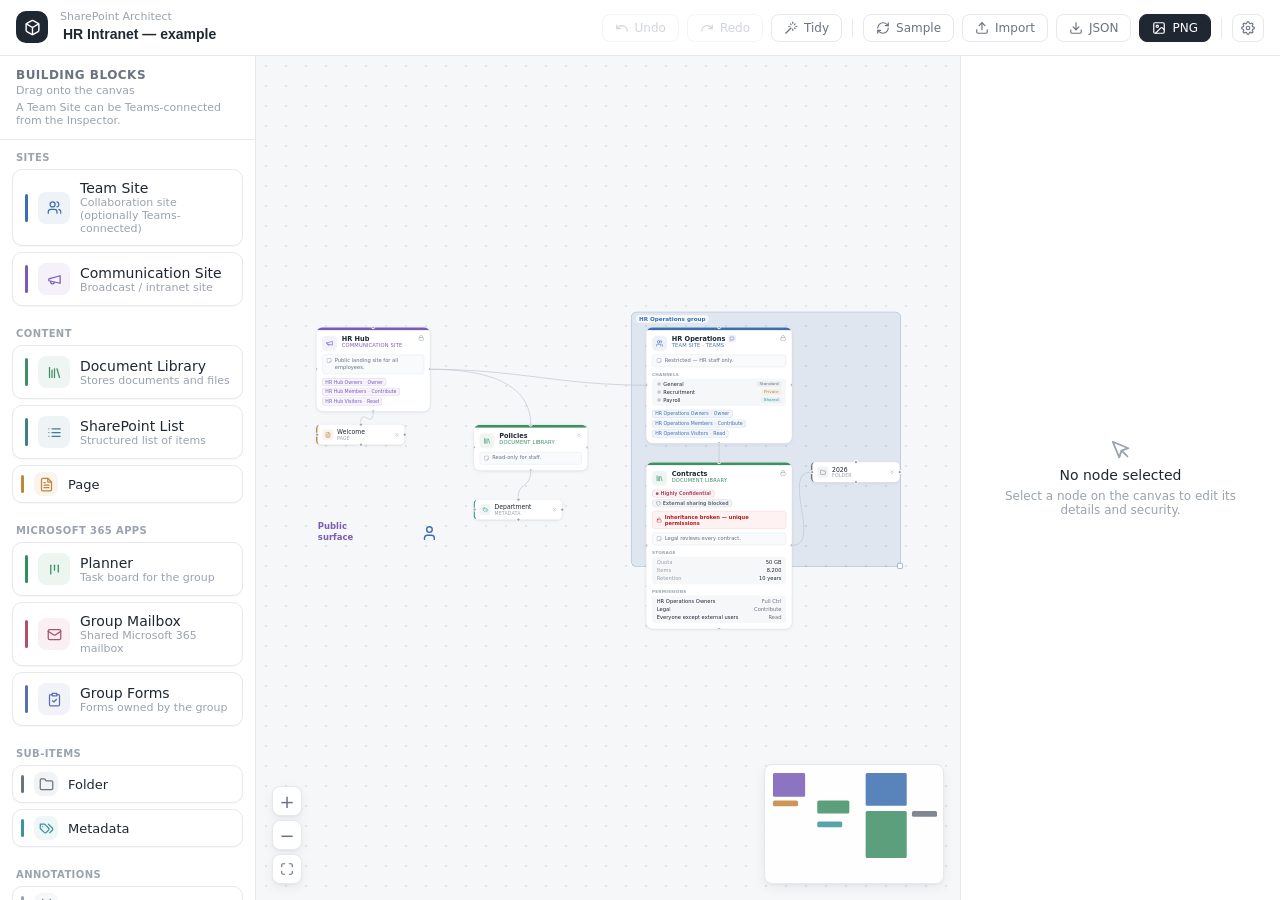
==== index.html @ 11e59ed0 "Add files via upload" ====
<!DOCTYPE html>
<html lang="en">
  <head>
    <meta charset="UTF-8" />
    <meta name="viewport" content="width=device-width, initial-scale=1.0" />
    <title>SharePoint Architect</title>
    <link rel="stylesheet" href="styles.css" />
  </head>
  <body>
    <div id="app">
      <!-- Topbar -->
      <header id="topbar">
        <div class="brand">
          <div class="brand-mark" data-icon="box"></div>
          <div class="brand-text">
            <span class="brand-sub">SharePoint Architect</span>
            <input id="doc-name" class="doc-name" value="Untitled architecture" />
          </div>
        </div>
        <div class="toolbar">
          <button class="tool" data-action="undo" title="Undo (Ctrl+Z)"><span data-icon="undo"></span>Undo</button>
          <button class="tool" data-action="redo" title="Redo (Ctrl+Shift+Z)"><span data-icon="redo"></span>Redo</button>
          <button class="tool" data-action="tidy" title="Tidy layout"><span data-icon="wand"></span>Tidy</button>
          <span class="sep"></span>
          <button class="tool" data-action="sample" title="Load sample"><span data-icon="refresh"></span>Sample</button>
          <button class="tool" data-action="import"><span data-icon="upload"></span>Import</button>
          <button class="tool" data-action="export-json"><span data-icon="download"></span>JSON</button>
          <button class="tool primary" data-action="export-png"><span data-icon="image"></span>PNG</button>
          <span class="sep"></span>
          <button class="tool icon-only" data-action="settings" title="Settings"><span data-icon="settings"></span></button>
          <input id="file-input" type="file" accept="application/json" hidden />
        </div>
      </header>

      <div id="main">
        <!-- Sidebar palette -->
        <aside id="sidebar">
          <div class="panel-head">
            <h2>Building blocks</h2>
            <p>Drag onto the canvas</p>
            <p class="hint">A Team Site can be Teams-connected from the Inspector.</p>
          </div>
          <div id="palette"></div>
        </aside>

        <!-- Canvas -->
        <main id="canvas">
          <div id="viewport">
            <div id="frames"></div>
            <svg id="edges" xmlns="http://www.w3.org/2000/svg"></svg>
            <div id="nodes"></div>
            <div id="annotations"></div>
          </div>
          <svg id="connect-layer"><path id="connect-path" /></svg>
          <div id="controls">
            <button data-action="zoom-in" title="Zoom in">+</button>
            <button data-action="zoom-out" title="Zoom out">&minus;</button>
            <button data-action="fit" title="Fit to view"><span data-icon="maximize"></span></button>
          </div>
          <div id="minimap"><svg id="minimap-svg"></svg></div>
        </main>

        <!-- Inspector -->
        <aside id="inspector"></aside>
      </div>
    </div>

    <div id="contextmenu" hidden></div>

    <script src="app.js"></script>
  </body>
</html>
---- styles.css ----
/* ---------- design tokens ---------- */
:root {
  --canvas: #f6f7f9;
  --panel: #ffffff;
  --ink: #1f2733;
  --ink-muted: #6b7280;
  --ink-subtle: #9aa3af;
  --line: #e6e8ec;
  --teams: #4b53bc;
  --shadow-soft: 0 1px 2px rgba(16, 24, 40, 0.04), 0 4px 12px rgba(16, 24, 40, 0.06);
  --shadow-node: 0 1px 2px rgba(16, 24, 40, 0.05), 0 2px 8px rgba(16, 24, 40, 0.06);
}

* { box-sizing: border-box; }
html, body { height: 100%; margin: 0; }
body {
  font-family: ui-sans-serif, system-ui, -apple-system, "Segoe UI", sans-serif;
  color: var(--ink);
  background: var(--canvas);
  -webkit-font-smoothing: antialiased;
}
button { font-family: inherit; cursor: pointer; }
svg { display: block; }

#app { display: flex; flex-direction: column; height: 100vh; }

/* ---------- topbar ---------- */
#topbar {
  display: flex; align-items: center; justify-content: space-between;
  height: 56px; padding: 0 16px; background: var(--panel);
  border-bottom: 1px solid var(--line); flex-shrink: 0;
}
.brand { display: flex; align-items: center; gap: 12px; }
.brand-mark {
  width: 32px; height: 32px; border-radius: 10px; background: var(--ink); color: #fff;
  display: flex; align-items: center; justify-content: center;
}
.brand-mark svg { width: 17px; height: 17px; }
.brand-text { display: flex; flex-direction: column; line-height: 1.15; }
.brand-sub { font-size: 11px; font-weight: 500; color: var(--ink-subtle); }
.doc-name {
  width: 260px; border: 1px solid transparent; background: transparent;
  font-size: 14px; font-weight: 600; color: var(--ink); outline: none; border-radius: 4px; padding: 1px 2px;
}
.doc-name:hover, .doc-name:focus { border-color: var(--line); }

.toolbar { display: flex; align-items: center; gap: 8px; }
.toolbar .sep { width: 1px; height: 20px; background: var(--line); margin: 0 2px; }
.tool {
  display: inline-flex; align-items: center; gap: 6px; padding: 6px 12px;
  font-size: 12px; font-weight: 500; border-radius: 8px;
  border: 1px solid var(--line); background: #fff; color: var(--ink-muted);
  transition: border-color .15s, color .15s;
}
.tool:hover { border-color: var(--ink-subtle); color: var(--ink); }
.tool.primary { background: var(--ink); color: #fff; border-color: var(--ink); }
.tool.primary:hover { opacity: .9; }
.tool:disabled { opacity: .45; cursor: not-allowed; color: var(--ink-subtle); }
.tool svg { width: 14px; height: 14px; }
.tool.icon-only { padding: 6px 8px; }

/* settings popover */
.settings-panel { position: fixed; z-index: 60; width: 248px; max-height: calc(100vh - 80px); overflow-y: auto; background: #fff; border: 1px solid var(--line); border-radius: 12px; box-shadow: var(--shadow-soft); padding: 12px; }
.settings-panel textarea.input { width: 100%; }
.settings-panel h4 { margin: 0 0 8px; font-size: 11px; font-weight: 600; text-transform: uppercase; letter-spacing: .04em; color: var(--ink-subtle); }
.settings-row { display: flex; align-items: center; justify-content: space-between; gap: 8px; padding: 7px 2px; font-size: 13px; color: var(--ink); }
.settings-row select { width: 84px; }
.color-input { width: 40px; height: 26px; padding: 0; border: 1px solid var(--line); border-radius: 6px; background: #fff; cursor: pointer; }
#settings-backdrop { position: fixed; inset: 0; z-index: 59; }

/* ---------- layout ---------- */
#main { display: flex; flex: 1; min-height: 0; }
#sidebar { width: 256px; flex-shrink: 0; background: var(--panel); border-right: 1px solid var(--line); display: flex; flex-direction: column; overflow: hidden; }
#inspector { width: 320px; flex-shrink: 0; background: var(--panel); border-left: 1px solid var(--line); display: flex; flex-direction: column; overflow-y: auto; }
.panel-head { padding: 12px 16px; border-bottom: 1px solid var(--line); }
.panel-head h2 { margin: 0; font-size: 12px; font-weight: 600; text-transform: uppercase; letter-spacing: .04em; color: var(--ink-muted); }
.panel-head p { margin: 2px 0 0; font-size: 11px; color: var(--ink-subtle); }
.panel-head .hint { margin-top: 4px; }

/* ---------- palette ---------- */
#palette { padding: 12px; overflow-y: auto; display: flex; flex-direction: column; gap: 16px; }
.palette-group > .group-title { padding: 0 4px 6px; font-size: 10px; font-weight: 600; text-transform: uppercase; letter-spacing: .04em; color: var(--ink-subtle); }
.palette-item {
  display: flex; align-items: center; gap: 10px; padding: 10px 12px; margin-bottom: 6px;
  border: 1px solid var(--line); border-radius: 10px; background: #fff; cursor: grab;
  box-shadow: 0 1px 1px rgba(16,24,40,.03); transition: border-color .15s, box-shadow .15s;
}
.palette-item:hover { border-color: var(--ink-subtle); box-shadow: var(--shadow-soft); }
.palette-item.sub { padding: 6px 12px 6px 8px; }
.palette-item .stripe { width: 3px; border-radius: 9999px; flex-shrink: 0; }
.palette-item .chip { display: flex; align-items: center; justify-content: center; border-radius: 8px; flex-shrink: 0; }
.palette-item .chip svg { width: 15px; height: 15px; }
.palette-item.sub .chip { width: 24px; height: 24px; }
.palette-item:not(.sub) .chip { width: 32px; height: 32px; }
.palette-item .pi-title { font-size: 14px; font-weight: 500; color: var(--ink); }
.palette-item.sub .pi-title { font-size: 13px; }
.palette-item .pi-desc { font-size: 11px; color: var(--ink-subtle); }

/* ---------- canvas ---------- */
#canvas { position: relative; flex: 1; min-width: 0; overflow: hidden; background:
  radial-gradient(circle, #dfe2e7 1px, transparent 1px) 0 0 / 20px 20px,
  var(--canvas); cursor: grab; }
#canvas.panning { cursor: grabbing; }
#viewport { position: absolute; top: 0; left: 0; transform-origin: 0 0; }
#edges { position: absolute; top: 0; left: 0; overflow: visible; width: 1px; height: 1px; pointer-events: none; }
#edges path { fill: none; stroke: var(--edge-color, #c2c7d0); stroke-width: var(--edge-width, 1.5); }
#nodes { position: absolute; top: 0; left: 0; }
#frames { position: absolute; top: 0; left: 0; }
#annotations { position: absolute; top: 0; left: 0; }

/* frame (tinted grouping box) */
.frame { position: absolute; border-radius: 12px; border: 1.5px solid; box-sizing: border-box; }
.frame .frame-label { position: absolute; top: 6px; left: 10px; font-size: 12px; font-weight: 600; padding: 1px 6px; border-radius: 6px; background: rgba(255,255,255,0.75); }
.frame .frame-resize { position: absolute; right: -5px; bottom: -5px; width: 12px; height: 12px; border-radius: 3px; background: #fff; border: 1.5px solid currentColor; cursor: nwse-resize; }
.frame.sel { outline: 2px dashed currentColor; outline-offset: 2px; }

/* free text + icon stickers */
.anno-text { position: absolute; font-weight: 600; line-height: 1.25; white-space: pre-wrap; cursor: grab; padding: 2px 4px; border-radius: 4px; }
.anno-text.sel, .anno-icon.sel { outline: 2px dashed #3b6fb0; outline-offset: 2px; }
.anno-icon { position: absolute; cursor: grab; display: flex; align-items: center; justify-content: center; }
.anno-icon svg { width: 100%; height: 100%; }

#connect-layer { position: absolute; inset: 0; width: 100%; height: 100%; pointer-events: none; overflow: visible; }
#connect-path { fill: none; stroke: var(--teams); stroke-width: 2; stroke-dasharray: 4 4; }

#controls { position: absolute; left: 16px; bottom: 16px; display: flex; flex-direction: column; gap: 4px; }
#controls button {
  width: 30px; height: 30px; border: 1px solid var(--line); background: #fff; border-radius: 8px;
  font-size: 18px; color: var(--ink-muted); display: flex; align-items: center; justify-content: center;
  box-shadow: var(--shadow-soft);
}
#controls button:hover { color: var(--ink); }
#controls svg { width: 14px; height: 14px; }

#minimap { position: absolute; right: 16px; bottom: 16px; width: 180px; height: 120px; background: rgba(255,255,255,.85); border: 1px solid var(--line); border-radius: 8px; box-shadow: var(--shadow-soft); overflow: hidden; }
#minimap-svg { width: 100%; height: 100%; }

/* ---------- node ---------- */
.node { position: absolute; background: #fff; box-shadow: var(--shadow-node); user-select: none; }
.node.standard { width: 244px; border-radius: 14px; border: 1px solid var(--line); overflow: hidden; }
.node.standard.wide { width: 312px; }
.node.standard.selected { box-shadow: 0 0 0 2px var(--sel); border-color: var(--accent); }
.node.compact { width: 190px; border-radius: 10px; border: 1px solid var(--line); border-left: 3px solid var(--accent); }
.node.compact.selected { box-shadow: 0 0 0 2px var(--sel); }

.node .topbar { height: 6px; width: 100%; background: var(--accent); }
.node .body { padding: 10px 12px 12px; }
.node.compact .body { padding: 8px 10px; }
.node .head { display: flex; align-items: flex-start; gap: 10px; }
.node.compact .head { align-items: center; gap: 8px; }
.node .nicon { display: flex; align-items: center; justify-content: center; border-radius: 9px; flex-shrink: 0; }
.node.standard .nicon { width: 32px; height: 32px; margin-top: 2px; }
.node.compact .nicon { width: 24px; height: 24px; border-radius: 7px; }
.node .nicon svg { width: 16px; height: 16px; }
.node.compact .nicon svg { width: 13px; height: 13px; }
.node .htext { min-width: 0; flex: 1; }
.node .title-row { display: flex; align-items: center; gap: 6px; }
.node .title { font-size: 14px; font-weight: 600; color: var(--ink); white-space: nowrap; overflow: hidden; text-overflow: ellipsis; }
.node.compact .title { font-size: 13px; font-weight: 500; }
.node .type { font-size: 11px; font-weight: 500; text-transform: uppercase; letter-spacing: .03em; color: var(--accent); }
.node.compact .type { font-size: 10px; color: var(--ink-subtle); }
.node .teams-badge { display: inline-flex; align-items: center; justify-content: center; width: 16px; height: 16px; border-radius: 4px; flex-shrink: 0; }
.node .teams-badge svg { width: 11px; height: 11px; }
.node .indicator { color: var(--ink-subtle); flex-shrink: 0; }
.node .indicator svg { width: 13px; height: 13px; }

.node .banner-broken { margin-top: 8px; display: flex; align-items: center; gap: 6px; padding: 5px 8px; border: 1px solid #fecaca; background: #fef2f2; border-radius: 6px; color: #b91c1c; font-size: 11px; font-weight: 600; }
.node.compact .banner-broken { margin: 0 10px 8px; font-size: 10px; }
.node .banner-broken svg { width: 12px; height: 12px; flex-shrink: 0; }
.node .note { margin-top: 8px; display: flex; align-items: flex-start; gap: 6px; padding: 5px 8px; border: 1px solid var(--line); background: #f8fafc; border-radius: 6px; color: var(--ink-muted); font-size: 11px; line-height: 1.35; }
.node.compact .note { margin: 0 10px 8px; font-size: 10px; }
.node .note svg { width: 12px; height: 12px; margin-top: 1px; flex-shrink: 0; color: var(--ink-subtle); }

.node .desc { margin-top: 8px; font-size: 12px; line-height: 1.35; color: var(--ink-muted); }
.node .block { margin-top: 10px; }
.node .block-label { margin: 0 0 4px; font-size: 9px; font-weight: 600; text-transform: uppercase; letter-spacing: .04em; color: var(--ink-subtle); }
.node .block-body { background: var(--canvas); border-radius: 8px; padding: 6px 10px; display: flex; flex-direction: column; gap: 4px; }
.node .kv, .node .perm-line, .node .chan-line { display: flex; align-items: center; justify-content: space-between; gap: 8px; font-size: 11px; }
.node .kv .k { color: var(--ink-subtle); }
.node .kv .v { font-weight: 500; color: var(--ink); white-space: nowrap; overflow: hidden; text-overflow: ellipsis; }
.node .perm-line .who { font-weight: 500; color: var(--ink); white-space: nowrap; overflow: hidden; text-overflow: ellipsis; }
.node .perm-line .role { color: var(--ink-muted); flex-shrink: 0; }
.node .chan-line .cn { display: flex; align-items: center; gap: 4px; min-width: 0; color: var(--ink); }
.node .chan-line .cn svg { width: 10px; height: 10px; color: var(--ink-subtle); flex-shrink: 0; }
.node .chan-kind { flex-shrink: 0; font-size: 9px; font-weight: 500; padding: 1px 6px; border-radius: 4px; }

.node .badges { margin-top: 8px; display: flex; flex-wrap: wrap; gap: 4px; }
.node.compact .badges { padding: 0 10px 8px; margin-top: 0; }
.badge { display: inline-flex; align-items: center; gap: 4px; padding: 2px 6px; border-radius: 6px; font-size: 10px; font-weight: 500; border: 1px solid; }
.badge .dot { opacity: .5; }
.badge-more { display: inline-flex; align-items: center; padding: 2px 6px; border-radius: 6px; font-size: 10px; font-weight: 500; background: var(--line); color: var(--ink-muted); }

/* sensitivity + external-sharing indicators */
.node .ind-row { margin-top: 8px; display: flex; flex-wrap: wrap; gap: 4px; align-items: center; }
.node.compact .ind-row { margin: 0 10px 8px; }
.sens-pill, .ext-pill { display: inline-flex; align-items: center; gap: 4px; padding: 2px 7px; border-radius: 9999px; font-size: 10px; font-weight: 600; border: 1px solid; }
.sens-pill .dot { width: 6px; height: 6px; border-radius: 50%; }
.ext-pill svg { width: 11px; height: 11px; }

/* marquee selection rectangle */
.marquee { position: absolute; z-index: 5; border: 1px solid #3b6fb0; background: rgba(59, 111, 176, 0.08); pointer-events: none; border-radius: 2px; }

/* bulk inspector */
.bulk-actions { display: grid; grid-template-columns: 1fr 1fr; gap: 6px; }
.bulk-btn { display: inline-flex; align-items: center; justify-content: center; gap: 6px; padding: 7px 8px; font-size: 12px; font-weight: 500; border: 1px solid var(--line); background: #fff; border-radius: 8px; color: var(--ink); }
.bulk-btn:hover { border-color: var(--ink-subtle); }

/* handles */
.handle { position: absolute; width: 9px; height: 9px; border-radius: 50%; background: var(--ink-subtle); border: 2px solid #fff; cursor: crosshair; z-index: 2; }
.handle:hover { background: var(--teams); }
.handle.h-top { top: -5px; left: 50%; transform: translateX(-50%); }
.handle.h-bottom { bottom: -5px; left: 50%; transform: translateX(-50%); }
.handle.h-left { left: -5px; top: 50%; transform: translateY(-50%); }
.handle.h-right { right: -5px; top: 50%; transform: translateY(-50%); }

/* ---------- inspector ---------- */
.insp-head { display: flex; align-items: center; justify-content: space-between; padding: 12px 16px; border-bottom: 1px solid var(--line); }
.insp-head .tag { display: flex; align-items: center; gap: 8px; }
.insp-head .tag .bar { width: 4px; height: 16px; border-radius: 9999px; }
.insp-head .tag h2 { margin: 0; font-size: 12px; font-weight: 600; text-transform: uppercase; letter-spacing: .04em; color: var(--ink-muted); }
.insp-del { display: inline-flex; align-items: center; gap: 4px; padding: 4px 8px; font-size: 12px; font-weight: 500; color: #ef4444; border: none; background: none; border-radius: 6px; }
.insp-del:hover { background: #fef2f2; }
.insp-del svg { width: 13px; height: 13px; }
.insp-body { padding: 16px; display: flex; flex-direction: column; gap: 20px; }
.insp-empty { flex: 1; display: flex; flex-direction: column; align-items: center; justify-content: center; text-align: center; padding: 24px; gap: 6px; color: var(--ink-subtle); }
.insp-empty svg { width: 22px; height: 22px; }
.insp-empty .t { font-size: 14px; font-weight: 500; color: var(--ink); }
.insp-empty .d { font-size: 12px; }

.field { display: flex; flex-direction: column; gap: 6px; }
.field > label { font-size: 12px; font-weight: 500; color: var(--ink-muted); }
.section { display: flex; flex-direction: column; gap: 8px; }
.section-head { display: flex; align-items: center; justify-content: space-between; }
.section-head h3 { margin: 0; font-size: 12px; font-weight: 600; text-transform: uppercase; letter-spacing: .04em; color: var(--ink-muted); }
.input {
  width: 100%; border: 1px solid var(--line); background: #fff; border-radius: 8px;
  padding: 6px 10px; font-size: 13px; color: var(--ink); outline: none; font-family: inherit;
}
.input:focus { border-color: var(--ink-subtle); box-shadow: 0 0 0 2px rgba(31,39,51,.05); }
textarea.input { resize: none; }
.row { display: flex; align-items: center; gap: 6px; }
.muted-empty { font-size: 11px; color: var(--ink-subtle); }
.add-btn { display: inline-flex; align-items: center; gap: 4px; padding: 4px 8px; font-size: 11px; font-weight: 500; border: 1px solid var(--line); background: #fff; border-radius: 6px; color: var(--ink-muted); }
.add-btn:hover { border-color: var(--ink-subtle); color: var(--ink); }
.add-btn svg { width: 12px; height: 12px; }
.row-del { width: 32px; height: 32px; flex-shrink: 0; display: flex; align-items: center; justify-content: center; border: none; background: none; border-radius: 6px; color: var(--ink-subtle); }
.row-del:hover { background: #fef2f2; color: #ef4444; }
.row-del svg { width: 13px; height: 13px; }
.toggle-row { display: flex; align-items: center; justify-content: space-between; border: 1px solid var(--line); background: #fff; border-radius: 10px; padding: 9px 12px; }
.toggle-row .lbl { font-size: 13px; color: var(--ink); display: flex; align-items: center; gap: 8px; }
.toggle-row .lbl svg { width: 14px; height: 14px; }

.switch { position: relative; display: inline-flex; align-items: center; width: 36px; height: 20px; border-radius: 9999px; background: #cbd0d8; border: none; flex-shrink: 0; transition: background .15s; }
.switch.on { background: #3b6fb0; }
.switch .knob { width: 16px; height: 16px; border-radius: 50%; background: #fff; box-shadow: 0 1px 2px rgba(0,0,0,.2); transform: translateX(2px); transition: transform .15s; }
.switch.on .knob { transform: translateX(18px); }

.swatches { display: flex; flex-wrap: wrap; gap: 6px; align-items: center; }
.swatch { width: 24px; height: 24px; border-radius: 50%; border: none; display: flex; align-items: center; justify-content: center; }
.swatch svg { width: 12px; height: 12px; color: #fff; }
.swatch.reset { border: 1px solid var(--line); background: #fff; color: var(--ink-subtle); }
.icon-grid { display: grid; grid-template-columns: repeat(8, 1fr); gap: 4px; }
.icon-pick { height: 28px; border: 1px solid var(--line); background: #fff; border-radius: 6px; display: flex; align-items: center; justify-content: center; color: var(--ink-muted); }
.icon-pick svg { width: 14px; height: 14px; }
.perm-card { display: flex; flex-direction: column; gap: 6px; border: 1px solid var(--line); background: #fff; border-radius: 10px; padding: 8px; }
.chan-row { display: flex; align-items: center; gap: 6px; }
.chan-row > svg { width: 13px; height: 13px; color: var(--ink-subtle); flex-shrink: 0; }
.w24 { width: 96px; flex-shrink: 0; }
.broken-note { border: 1px solid #fecaca; background: #fef2f2; color: #b91c1c; border-radius: 6px; padding: 6px 10px; font-size: 11px; font-weight: 600; }

/* ---------- context menu ---------- */
#contextmenu { position: fixed; z-index: 50; width: 224px; background: #fff; border: 1px solid var(--line); border-radius: 12px; box-shadow: var(--shadow-soft); padding: 6px; }
.cm-item { display: flex; align-items: center; gap: 10px; width: 100%; padding: 6px 10px; border: none; background: none; border-radius: 6px; font-size: 13px; color: var(--ink); text-align: left; }
.cm-item:hover { background: var(--canvas); }
.cm-item.danger { color: #dc2626; }
.cm-item.danger:hover { background: #fef2f2; }
.cm-item:disabled { color: var(--ink-subtle); cursor: not-allowed; }
.cm-item svg { width: 14px; height: 14px; color: var(--ink-muted); }
.cm-item.danger svg { color: #dc2626; }
.cm-item .hint { margin-left: auto; font-size: 10px; color: var(--ink-subtle); }
.cm-label { padding: 6px 10px 2px; font-size: 10px; font-weight: 600; text-transform: uppercase; letter-spacing: .04em; color: var(--ink-subtle); }
.cm-divider { height: 1px; background: var(--line); margin: 4px 0; }
.cm-swatches { display: flex; gap: 4px; padding: 4px 8px; }
.cm-swatches button { width: 20px; height: 20px; border-radius: 50%; border: none; }
.cm-grid { display: grid; grid-template-columns: 1fr 1fr; gap: 4px; padding: 2px 6px 4px; }
.cm-grid button { display: flex; align-items: center; gap: 6px; padding: 4px 8px; font-size: 11px; font-weight: 500; border: 1px solid var(--line); background: #fff; border-radius: 6px; color: var(--ink); }
.cm-grid button:hover { border-color: var(--ink-subtle); }
.cm-grid .dot { width: 10px; height: 10px; border-radius: 50%; }
#cm-backdrop { position: fixed; inset: 0; z-index: 49; }
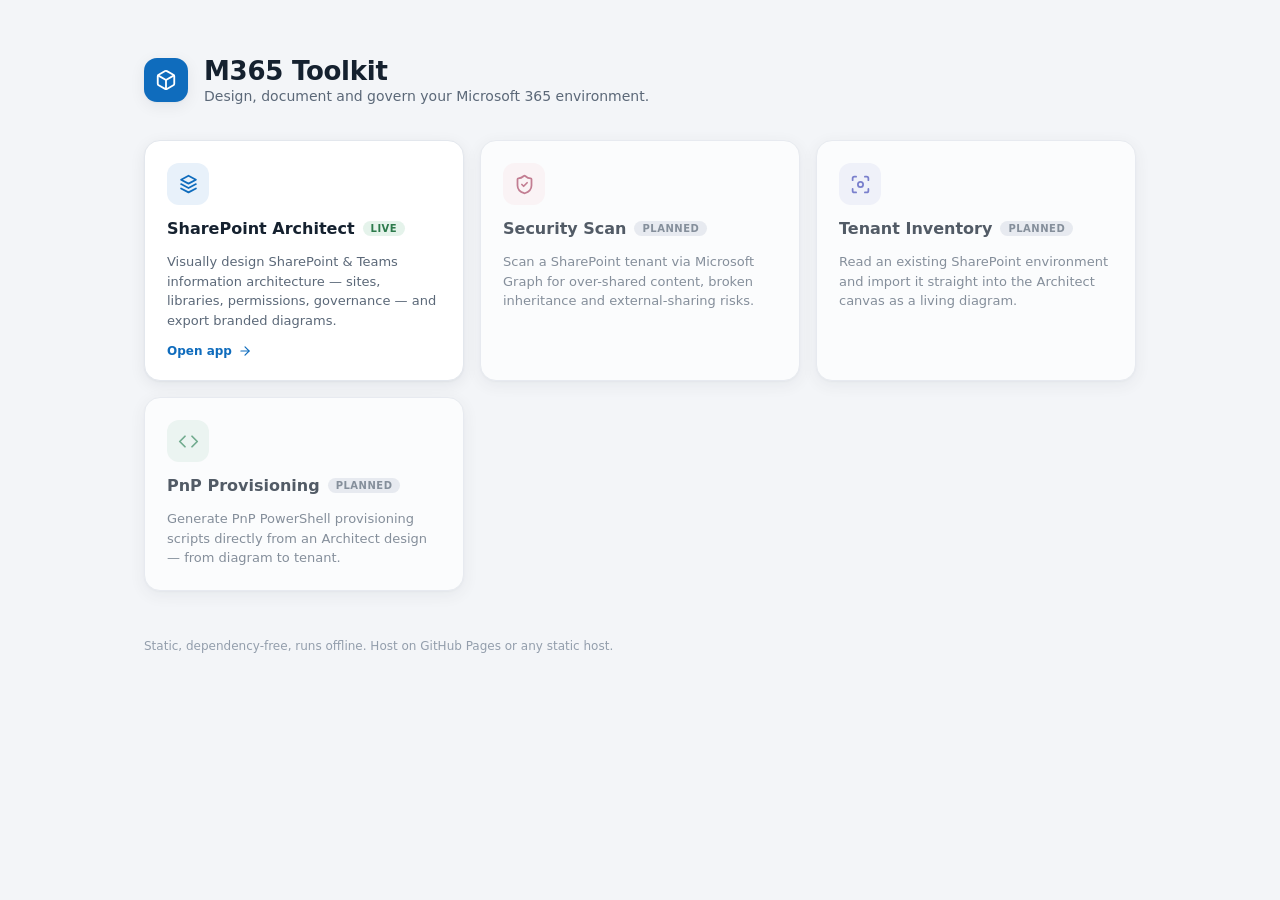
==== commit 93c8bb0f: "Add files via upload" ====
--- a/index.html
+++ b/index.html
@@ -3,70 +3,79 @@
   <head>
     <meta charset="UTF-8" />
     <meta name="viewport" content="width=device-width, initial-scale=1.0" />
-    <title>SharePoint Architect</title>
-    <link rel="stylesheet" href="styles.css" />
+    <title>M365 Toolkit</title>
+    <link rel="stylesheet" href="shared/theme.css" />
+    <style>
+      .hub { max-width: 1040px; margin: 0 auto; padding: 56px 24px 80px; }
+      .hub-head { display: flex; align-items: center; gap: 16px; margin-bottom: 8px; }
+      .hub-mark { width: 44px; height: 44px; border-radius: 13px; background: var(--accent); color: #fff; display: flex; align-items: center; justify-content: center; box-shadow: var(--shadow-soft); }
+      .hub-mark svg { width: 22px; height: 22px; }
+      .hub-head h1 { margin: 0; font-size: 26px; font-weight: 700; letter-spacing: -0.01em; }
+      .hub-head p { margin: 2px 0 0; font-size: 14px; color: var(--ink-muted); }
+      .hub-grid { margin-top: 36px; display: grid; grid-template-columns: repeat(auto-fill, minmax(300px, 1fr)); gap: 16px; }
+      .app-card {
+        display: flex; flex-direction: column; gap: 14px; padding: 22px;
+        background: var(--panel); border: 1px solid var(--line); border-radius: 16px;
+        text-decoration: none; color: var(--ink); box-shadow: var(--shadow-soft);
+        transition: transform .15s, box-shadow .15s, border-color .15s; position: relative;
+      }
+      .app-card.live:hover { transform: translateY(-2px); border-color: var(--accent); box-shadow: 0 6px 24px rgba(15, 108, 189, 0.14); }
+      .app-card.soon { opacity: .72; cursor: default; }
+      .app-icon { width: 42px; height: 42px; border-radius: 12px; display: flex; align-items: center; justify-content: center; }
+      .app-icon svg { width: 21px; height: 21px; }
+      .app-card h2 { margin: 0; font-size: 16px; font-weight: 650; display: flex; align-items: center; gap: 8px; }
+      .app-card p { margin: 0; font-size: 13px; line-height: 1.5; color: var(--ink-muted); }
+      .pill { font-size: 10px; font-weight: 600; text-transform: uppercase; letter-spacing: .05em; padding: 2px 8px; border-radius: 999px; }
+      .pill.live { background: #e5f3eb; color: #2c7a4b; }
+      .pill.soon { background: var(--line); color: var(--ink-muted); }
+      .open-hint { display: flex; align-items: center; gap: 6px; margin-top: auto; font-size: 12px; font-weight: 600; color: var(--accent); }
+      .open-hint svg { width: 14px; height: 14px; }
+      .hub-foot { margin-top: 48px; font-size: 12px; color: var(--ink-subtle); }
+    </style>
   </head>
   <body>
-    <div id="app">
-      <!-- Topbar -->
-      <header id="topbar">
-        <div class="brand">
-          <div class="brand-mark" data-icon="box"></div>
-          <div class="brand-text">
-            <span class="brand-sub">SharePoint Architect</span>
-            <input id="doc-name" class="doc-name" value="Untitled architecture" />
-          </div>
+    <div class="hub">
+      <div class="hub-head">
+        <div class="hub-mark" data-icon="box"></div>
+        <div>
+          <h1>M365 Toolkit</h1>
+          <p>Design, document and govern your Microsoft 365 environment.</p>
         </div>
-        <div class="toolbar">
-          <button class="tool" data-action="undo" title="Undo (Ctrl+Z)"><span data-icon="undo"></span>Undo</button>
-          <button class="tool" data-action="redo" title="Redo (Ctrl+Shift+Z)"><span data-icon="redo"></span>Redo</button>
-          <button class="tool" data-action="tidy" title="Tidy layout"><span data-icon="wand"></span>Tidy</button>
-          <span class="sep"></span>
-          <button class="tool" data-action="sample" title="Load sample"><span data-icon="refresh"></span>Sample</button>
-          <button class="tool" data-action="import"><span data-icon="upload"></span>Import</button>
-          <button class="tool" data-action="export-json"><span data-icon="download"></span>JSON</button>
-          <button class="tool primary" data-action="export-png"><span data-icon="image"></span>PNG</button>
-          <span class="sep"></span>
-          <button class="tool icon-only" data-action="settings" title="Settings"><span data-icon="settings"></span></button>
-          <input id="file-input" type="file" accept="application/json" hidden />
+      </div>
+
+      <div class="hub-grid">
+        <a class="app-card live" href="apps/architect/index.html">
+          <div class="app-icon" style="background:#e8f1fa;color:#0f6cbd" data-icon="layers"></div>
+          <h2>SharePoint Architect <span class="pill live">Live</span></h2>
+          <p>Visually design SharePoint &amp; Teams information architecture — sites, libraries, permissions, governance — and export branded diagrams.</p>
+          <span class="open-hint">Open app <span data-icon="arrowRight"></span></span>
+        </a>
+
+        <div class="app-card soon">
+          <div class="app-icon" style="background:#fdf3f4;color:#b0506b" data-icon="shieldCheck"></div>
+          <h2>Security Scan <span class="pill soon">Planned</span></h2>
+          <p>Scan a SharePoint tenant via Microsoft Graph for over-shared content, broken inheritance and external-sharing risks.</p>
         </div>
-      </header>
 
-      <div id="main">
-        <!-- Sidebar palette -->
-        <aside id="sidebar">
-          <div class="panel-head">
-            <h2>Building blocks</h2>
-            <p>Drag onto the canvas</p>
-            <p class="hint">A Team Site can be Teams-connected from the Inspector.</p>
-          </div>
-          <div id="palette"></div>
-        </aside>
+        <div class="app-card soon">
+          <div class="app-icon" style="background:#eef0fa;color:#4b53bc" data-icon="scan"></div>
+          <h2>Tenant Inventory <span class="pill soon">Planned</span></h2>
+          <p>Read an existing SharePoint environment and import it straight into the Architect canvas as a living diagram.</p>
+        </div>
 
-        <!-- Canvas -->
-        <main id="canvas">
-          <div id="viewport">
-            <div id="frames"></div>
-            <svg id="edges" xmlns="http://www.w3.org/2000/svg"></svg>
-            <div id="nodes"></div>
-            <div id="annotations"></div>
-          </div>
-          <svg id="connect-layer"><path id="connect-path" /></svg>
-          <div id="controls">
-            <button data-action="zoom-in" title="Zoom in">+</button>
-            <button data-action="zoom-out" title="Zoom out">&minus;</button>
-            <button data-action="fit" title="Fit to view"><span data-icon="maximize"></span></button>
-          </div>
-          <div id="minimap"><svg id="minimap-svg"></svg></div>
-        </main>
+        <div class="app-card soon">
+          <div class="app-icon" style="background:#e9f4ef;color:#3f8f66" data-icon="code"></div>
+          <h2>PnP Provisioning <span class="pill soon">Planned</span></h2>
+          <p>Generate PnP PowerShell provisioning scripts directly from an Architect design — from diagram to tenant.</p>
+        </div>
+      </div>
 
-        <!-- Inspector -->
-        <aside id="inspector"></aside>
-      </div>
+      <p class="hub-foot">Static, dependency-free, runs offline. Host on GitHub Pages or any static host.</p>
     </div>
 
-    <div id="contextmenu" hidden></div>
-
-    <script src="app.js"></script>
+    <script src="shared/icons.js"></script>
+    <script>
+      document.querySelectorAll("[data-icon]").forEach(function (el) { el.innerHTML = svg(el.dataset.icon); });
+    </script>
   </body>
 </html>
--- a/shared/theme.css
+++ b/shared/theme.css
@@ -0,0 +1,30 @@
+/* ===== Savaco M365 Suite — shared design tokens ===== */
+:root {
+  --bg: #f3f5f8;
+  --panel: #ffffff;
+  --ink: #15212f;
+  --ink-muted: #5b6878;
+  --ink-subtle: #939eac;
+  --line: #e3e7ed;
+  --line-strong: #cdd4dd;
+  --accent: #0f6cbd;            /* SharePoint / Fluent blue */
+  --accent-soft: #e8f1fa;
+  --teams: #4b53bc;
+  --danger: #d13438;
+  --danger-soft: #fdf3f4;
+  --radius: 12px;
+  --shadow-soft: 0 1px 2px rgba(16, 24, 40, 0.04), 0 4px 16px rgba(16, 24, 40, 0.07);
+  --shadow-node: 0 1px 2px rgba(16, 24, 40, 0.05), 0 3px 10px rgba(16, 24, 40, 0.07);
+  --font: "Segoe UI Variable", "Segoe UI", ui-sans-serif, system-ui, -apple-system, sans-serif;
+}
+
+* { box-sizing: border-box; }
+html, body { height: 100%; margin: 0; }
+body {
+  font-family: var(--font);
+  color: var(--ink);
+  background: var(--bg);
+  -webkit-font-smoothing: antialiased;
+}
+button { font-family: inherit; cursor: pointer; }
+svg { display: block; }
